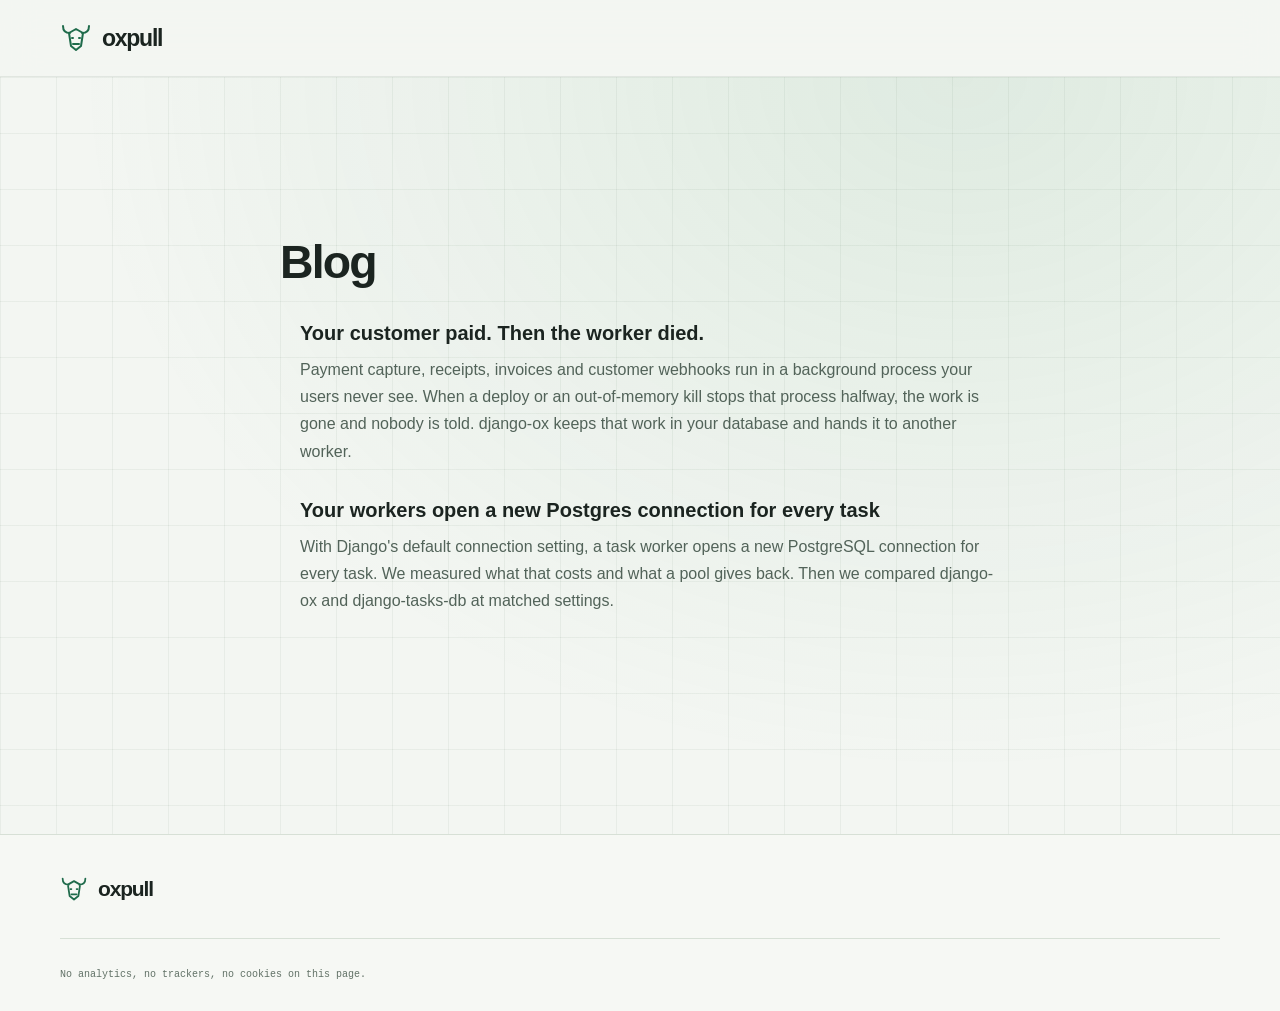
==== blog/index.html @ d8585e45 "Add the blog with two posts Add oxpull.com/blog with a post on what a dead worker costs a Django bus" ====
<!doctype html>
<html lang="en">
<head>
  <meta charset="utf-8">
  <meta name="viewport" content="width=device-width, initial-scale=1">
  <title>Blog · Oxpull</title>
  <meta name="description" content="Notes from the django-ox project.">
  <link rel="icon" href="../../assets/favicon.png">
  <style>
    :root {
      color-scheme: dark;
      --bg: #0d1410;
      --panel: #16201b;
      --panel-deep: #101813;
      --ink: #eef4ee;
      --muted: #a4b4a8;
      --subtle: #8ca093;
      --accent: #6fc59a;
      --accent-hover: #8fd8b3;
      --accent-ink: #0c2417;
      --accent-soft: rgba(111, 197, 154, .09);
      --accent-line: rgba(111, 197, 154, .3);
      --line: #2a382e;
      --line-soft: rgba(168, 196, 176, .1);
      --grid: rgba(168, 196, 176, .055);
      --glow: rgba(74, 144, 98, .13);
      --nav-bg: rgba(13, 20, 16, .91);
      --shadow: 0 24px 80px rgba(0, 0, 0, .22);
      --font: -apple-system, BlinkMacSystemFont, "Segoe UI", Helvetica, Arial, sans-serif;
      --mono: "SFMono-Regular", Consolas, "Liberation Mono", Menlo, monospace;
      --radius: 16px;
      --max-width: 1160px;
    }
    @media (prefers-color-scheme: light) {
      :root {
        color-scheme: light;
        --bg: #f3f6f2;
        --panel: #ffffff;
        --panel-deep: #f6f8f4;
        --ink: #1b2420;
        --muted: #526359;
        --subtle: #617166;
        --accent: #1f6b4b;
        --accent-hover: #155339;
        --accent-ink: #ffffff;
        --accent-soft: rgba(31, 107, 75, .065);
        --accent-line: rgba(31, 107, 75, .28);
        --line: #d7e0d6;
        --line-soft: rgba(35, 72, 47, .09);
        --grid: rgba(35, 72, 47, .06);
        --glow: rgba(90, 161, 111, .13);
        --nav-bg: rgba(243, 246, 242, .92);
        --shadow: 0 24px 70px rgba(35, 61, 41, .075);
      }
    }
    *, *::before, *::after { box-sizing: border-box; }
    body {
      margin: 0;
      min-height: 100vh;
      min-height: 100svh;
      display: flex;
      flex-direction: column;
      background: var(--bg);
      color: var(--ink);
      font: 16px/1.6 var(--font);
      -webkit-font-smoothing: antialiased;
    }
    ::selection { color: var(--accent-ink); background: var(--accent); }
    a { color: inherit; text-decoration: none; }
    :focus-visible { outline: 3px solid var(--accent); outline-offset: 5px; }
    h1, p { margin: 0; }
    svg { display: block; flex: none; }
    .svg-library { position: absolute; width: 0; height: 0; overflow: hidden; }
    .container { width: min(var(--max-width), calc(100% - 64px)); margin-inline: auto; }
    .site-header {
      position: sticky;
      top: 0;
      z-index: 10;
      border-bottom: 1px solid var(--line-soft);
      background: var(--nav-bg);
      backdrop-filter: blur(18px);
      -webkit-backdrop-filter: blur(18px);
    }
    .nav { min-height: 76px; display: flex; align-items: center; }
    .wordmark {
      display: inline-flex;
      align-items: center;
      gap: 10px;
      font-size: 23px;
      font-weight: 720;
      letter-spacing: -.055em;
    }
    .brand-icon { width: 32px; height: 32px; color: var(--accent); }
    main {
      flex: 1;
      padding-block: clamp(48px, 9vw, 104px);
      background:
        radial-gradient(ellipse at 75% 0, var(--glow), transparent 65%),
        linear-gradient(var(--grid) 1px, transparent 1px),
        linear-gradient(90deg, var(--grid) 1px, transparent 1px);
      background-size: auto, 56px 56px, 56px 56px;
    }
    .thanks {
      max-width: 680px;
      margin-inline: auto;
      padding: clamp(24px, 5vw, 48px);
      border: 1px solid var(--accent-line);
      border-radius: var(--radius);
      background: linear-gradient(135deg, var(--accent-soft), transparent 65%), var(--panel);
      box-shadow: var(--shadow);
    }
    .check {
      width: 44px;
      height: 44px;
      margin-bottom: 25px;
      padding: 11px;
      border: 1px solid var(--accent-line);
      border-radius: 10px;
      color: var(--accent);
      background: var(--accent-soft);
    }
    h1 {
      font-size: clamp(2.7rem, 6vw, 4rem);
      font-weight: 620;
      letter-spacing: -.064em;
      line-height: 1.025;
      text-wrap: balance;
    }
    .thanks p { margin-top: 25px; color: var(--muted); }
    code {
      padding: .1em .35em;
      border: 1px solid var(--line);
      border-radius: 4px;
      background: var(--panel-deep);
      color: var(--ink);
      font: .88em var(--mono);
      overflow-wrap: anywhere;
    }
    .thanks p a { color: var(--accent); text-decoration: underline; text-underline-offset: 4px; }
    .thanks p a:hover { color: var(--accent-hover); }
    .button {
      display: inline-flex;
      align-items: center;
      justify-content: center;
      min-height: 46px;
      margin-top: 30px;
      padding: 11px 19px;
      border: 1px solid var(--accent);
      border-radius: 7px;
      background: var(--accent);
      color: var(--accent-ink);
      font-size: 14px;
      font-weight: 600;
      line-height: 1.4;
      box-shadow: 0 2px 0 rgba(0, 0, 0, .08);
    }
    .button:hover { background: var(--accent-hover); border-color: var(--accent-hover); }
    .site-footer { padding: 37px 0 28px; border-top: 1px solid var(--line); background: var(--panel-deep); }
    .site-footer .wordmark { font-size: 21px; }
    .site-footer .brand-icon { width: 28px; height: 28px; }
    .footer-bottom {
      margin-top: 27px;
      padding-top: 27px;
      border-top: 1px solid var(--line);
      color: var(--subtle);
      font: 10px/1.7 var(--mono);
    }
    @media (max-width: 600px) {
      .container { width: calc(100% - 40px); }
      .nav { min-height: 66px; }
      .wordmark { font-size: 22px; gap: 8px; }
      .brand-icon { width: 29px; height: 29px; }
    }
  </style>
  <style>
    .legal { max-width: 720px; margin: 0 auto; padding: 56px 0 88px; }
    .legal h1 { font-size: 2rem; margin: 0 0 28px; letter-spacing: -.02em; }
    .legal h2 { font-size: 1.1rem; margin: 40px 0 12px; letter-spacing: -.01em; }
    .legal p, .legal li { color: var(--muted); line-height: 1.7; }
    .legal p { margin: 0 0 16px; }
    .legal ul { margin: 0 0 16px; padding-left: 20px; }
    .legal li { margin: 0 0 8px; }
    .legal strong { color: var(--ink); font-weight: 600; }
    .legal code { font-family: var(--mono); font-size: .9em; }
    .legal pre { background: var(--panel-deep); border: 1px solid var(--line);
      border-radius: 10px; padding: 14px 16px; overflow-x: auto; margin: 0 0 16px; }
    .legal pre code { color: var(--muted); }
    @media (max-width: 640px) { .legal { padding: 32px 16px 64px; } }
  </style>
  <style>
.legal{max-width:720px}
.legal h1{font-size:clamp(2rem,5vw,2.9rem);line-height:1.1;letter-spacing:-.04em;text-wrap:balance}
.legal .meta{color:var(--subtle);font:12px var(--mono);margin:0 0 28px}
.legal .lede{font-size:1.15rem;color:var(--ink)}
.legal h3{font-size:1.35rem;margin:44px 0 12px;letter-spacing:-.02em;color:var(--ink)}
.legal img{width:100%;height:auto;border-radius:12px;margin:8px 0 22px}
.legal a{color:var(--accent);text-decoration:underline;text-underline-offset:3px}
.legal table{width:100%;border-collapse:collapse;margin:0 0 20px;font-size:.92rem}
.legal th,.legal td{padding:8px 10px;border-bottom:1px solid var(--line);text-align:left;color:var(--muted)}
.legal th{color:var(--ink)}
.legal .tablewrap{overflow-x:auto}
.legal pre{margin:0 0 20px}
.legal ul{margin:0 0 18px}
.posts{list-style:none;padding:0}.posts li{margin:0 0 28px}.posts a{font-size:1.25rem;font-weight:620;color:var(--ink);text-decoration:none}.posts a:hover{color:var(--accent)}.posts p{margin:6px 0 0}
</style>
</head>
<body>
  <svg class="svg-library" xmlns="http://www.w3.org/2000/svg" aria-hidden="true">
    <symbol id="brand" viewBox="0 0 32 32">
      <g fill="none" stroke="currentColor" stroke-width="2" stroke-linecap="round" stroke-linejoin="round">
        <path d="M10 11C5 11 3 8 3 4M22 11c5 0 7-3 7-7M9 11l2 13 5 4 5-4 2-13-7-4z"/>
        <path d="M12 16h1m6 0h1m-7 6h6"/>
      </g>
    </symbol>
  </svg>
  <header class="site-header">
    <nav class="nav container" aria-label="Main">
      <a class="wordmark" href="../../">
        <svg class="brand-icon" aria-hidden="true"><use href="#brand"/></svg>
        oxpull
      </a>
    </nav>
  </header>
  <main>
    <div class="container">
      <article class="legal">
<h1>Blog</h1>
<ul class="posts">
<li><a href="your-customer-paid-then-the-worker-died/">Your customer paid. Then the worker died.</a><p>Payment capture, receipts, invoices and customer webhooks run in a background process your users never see. When a deploy or an out-of-memory kill stops that process halfway, the work is gone and nobody is told. django-ox keeps that work in your database and hands it to another worker.</p></li>
<li><a href="your-workers-open-a-new-postgres-connection-for-every-task/">Your workers open a new Postgres connection for every task</a><p>With Django&#x27;s default connection setting, a task worker opens a new PostgreSQL connection for every task. We measured what that costs and what a pool gives back. Then we compared django-ox and django-tasks-db at matched settings.</p></li>
</ul>
      </article>
    </div>
  </main>
  <footer class="site-footer">
    <div class="container">
      <a class="wordmark" href="../../">
        <svg class="brand-icon" aria-hidden="true"><use href="#brand"/></svg>
        oxpull
      </a>
      <p class="footer-bottom">No analytics, no trackers, no cookies on this page.</p>
    </div>
  </footer>
</body>
</html>
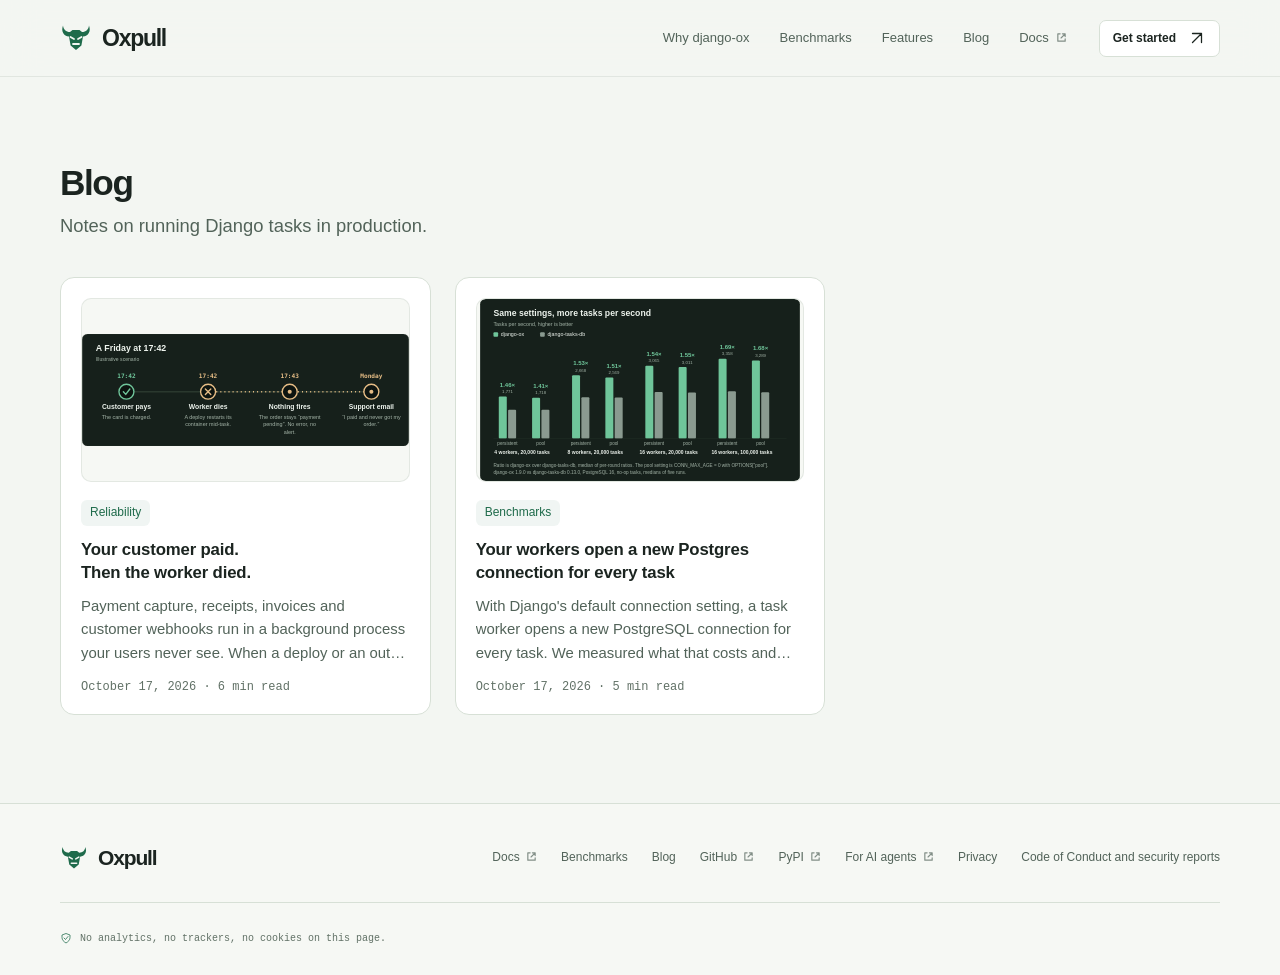
==== commit d19c2fcc: "Add a blog link to the navigation and a card layout to the blog index Link the blog from the homepag" ====
--- a/blog/index.html
+++ b/blog/index.html
@@ -4,13 +4,15 @@
   <meta charset="utf-8">
   <meta name="viewport" content="width=device-width, initial-scale=1">
   <title>Blog · Oxpull</title>
-  <meta name="description" content="Notes from the django-ox project.">
+  <meta name="description" content="Notes on running Django tasks in production.">
   <link rel="icon" href="../../assets/favicon.png">
   <style>
+    /* ===== Tokens and foundation ===== */
     :root {
       color-scheme: dark;
       --bg: #0d1410;
       --panel: #16201b;
+      --panel-raised: #1b2820;
       --panel-deep: #101813;
       --ink: #eef4ee;
       --muted: #a4b4a8;
@@ -20,6 +22,9 @@
       --accent-ink: #0c2417;
       --accent-soft: rgba(111, 197, 154, .09);
       --accent-line: rgba(111, 197, 154, .3);
+      --warm: #e5bc85;
+      --code-purple: #c4ace0;
+      --code-blue: #a0c5d6;
       --line: #2a382e;
       --line-soft: rgba(168, 196, 176, .1);
       --grid: rgba(168, 196, 176, .055);
@@ -31,11 +36,13 @@
       --radius: 16px;
       --max-width: 1160px;
     }
+
     @media (prefers-color-scheme: light) {
       :root {
         color-scheme: light;
         --bg: #f3f6f2;
         --panel: #ffffff;
+        --panel-raised: #edf3ed;
         --panel-deep: #f6f8f4;
         --ink: #1b2420;
         --muted: #526359;
@@ -45,6 +52,9 @@
         --accent-ink: #ffffff;
         --accent-soft: rgba(31, 107, 75, .065);
         --accent-line: rgba(31, 107, 75, .28);
+        --warm: #865a24;
+        --code-purple: #78509c;
+        --code-blue: #29647d;
         --line: #d7e0d6;
         --line-soft: rgba(35, 72, 47, .09);
         --grid: rgba(35, 72, 47, .06);
@@ -53,142 +63,622 @@
         --shadow: 0 24px 70px rgba(35, 61, 41, .075);
       }
     }
+
     *, *::before, *::after { box-sizing: border-box; }
+    html { scroll-behavior: smooth; scroll-padding-top: 100px; }
     body {
       margin: 0;
-      min-height: 100vh;
-      min-height: 100svh;
-      display: flex;
-      flex-direction: column;
       background: var(--bg);
       color: var(--ink);
-      font: 16px/1.6 var(--font);
+      font-family: var(--font);
+      font-size: 16px;
+      line-height: 1.6;
       -webkit-font-smoothing: antialiased;
     }
     ::selection { color: var(--accent-ink); background: var(--accent); }
     a { color: inherit; text-decoration: none; }
-    :focus-visible { outline: 3px solid var(--accent); outline-offset: 5px; }
-    h1, p { margin: 0; }
-    svg { display: block; flex: none; }
-    .svg-library { position: absolute; width: 0; height: 0; overflow: hidden; }
-    .container { width: min(var(--max-width), calc(100% - 64px)); margin-inline: auto; }
-    .site-header {
-      position: sticky;
-      top: 0;
-      z-index: 10;
-      border-bottom: 1px solid var(--line-soft);
-      background: var(--nav-bg);
-      backdrop-filter: blur(18px);
-      -webkit-backdrop-filter: blur(18px);
-    }
-    .nav { min-height: 76px; display: flex; align-items: center; }
-    .wordmark {
-      display: inline-flex;
-      align-items: center;
-      gap: 10px;
-      font-size: 23px;
-      font-weight: 720;
-      letter-spacing: -.055em;
-    }
-    .brand-icon { width: 32px; height: 32px; color: var(--accent); }
-    main {
-      flex: 1;
-      padding-block: clamp(48px, 9vw, 104px);
-      background:
-        radial-gradient(ellipse at 75% 0, var(--glow), transparent 65%),
-        linear-gradient(var(--grid) 1px, transparent 1px),
-        linear-gradient(90deg, var(--grid) 1px, transparent 1px);
-      background-size: auto, 56px 56px, 56px 56px;
-    }
-    .thanks {
-      max-width: 680px;
-      margin-inline: auto;
-      padding: clamp(24px, 5vw, 48px);
-      border: 1px solid var(--accent-line);
-      border-radius: var(--radius);
-      background: linear-gradient(135deg, var(--accent-soft), transparent 65%), var(--panel);
-      box-shadow: var(--shadow);
-    }
-    .check {
-      width: 44px;
-      height: 44px;
-      margin-bottom: 25px;
-      padding: 11px;
-      border: 1px solid var(--accent-line);
-      border-radius: 10px;
-      color: var(--accent);
-      background: var(--accent-soft);
-    }
-    h1 {
-      font-size: clamp(2.7rem, 6vw, 4rem);
+    button, input, textarea { font: inherit; }
+    button, a, input, textarea, summary { -webkit-tap-highlight-color: transparent; }
+    button { cursor: pointer; }
+    a, button, summary {
+      transition: color .18s ease, background .18s ease, border-color .18s ease, transform .18s ease;
+    }
+    :focus-visible {
+      outline: 3px solid var(--accent);
+      outline-offset: 5px;
+    }
+    h1, h2, h3, p { margin: 0; }
+    h1, h2, h3 { text-wrap: balance; }
+    h2 {
+      font-size: clamp(2rem, 3.8vw, 3.25rem);
+      line-height: 1.12;
       font-weight: 620;
-      letter-spacing: -.064em;
-      line-height: 1.025;
-      text-wrap: balance;
-    }
-    .thanks p { margin-top: 25px; color: var(--muted); }
-    code {
+      letter-spacing: -.045em;
+    }
+    h3 { font-weight: 600; letter-spacing: -.025em; line-height: 1.3; }
+    img, svg { display: block; }
+    code, pre { font-family: var(--mono); }
+    code { font-size: .88em; }
+    p code {
       padding: .1em .35em;
       border: 1px solid var(--line);
       border-radius: 4px;
       background: var(--panel-deep);
       color: var(--ink);
-      font: .88em var(--mono);
       overflow-wrap: anywhere;
     }
-    .thanks p a { color: var(--accent); text-decoration: underline; text-underline-offset: 4px; }
-    .thanks p a:hover { color: var(--accent-hover); }
+    .container { width: min(var(--max-width), calc(100% - 64px)); margin-inline: auto; }
+    .icon { width: 18px; height: 18px; flex: 0 0 auto; }
+    .sr-only {
+      position: absolute;
+      width: 1px;
+      height: 1px;
+      padding: 0;
+      margin: -1px;
+      overflow: hidden;
+      clip: rect(0, 0, 0, 0);
+      white-space: nowrap;
+      border: 0;
+    }
+    .svg-library { position: absolute; width: 0; height: 0; overflow: hidden; }
+    .skip-link {
+      position: fixed;
+      top: 12px;
+      left: 16px;
+      z-index: 100;
+      padding: 10px 16px;
+      color: var(--accent-ink);
+      background: var(--accent);
+      border-radius: 6px;
+      transform: translateY(-160%);
+    }
+    .skip-link:focus { transform: translateY(0); }
+    .eyebrow {
+      display: flex;
+      align-items: center;
+      gap: 10px;
+      margin-bottom: 20px;
+      color: var(--accent);
+      font: 11px/1.5 var(--mono);
+      letter-spacing: .1em;
+      text-transform: uppercase;
+    }
+    .eyebrow::before { content: ""; width: 20px; height: 1px; background: currentColor; }
+    .section { padding-block: 104px; }
+    .section-heading {
+      display: flex;
+      align-items: flex-end;
+      justify-content: space-between;
+      gap: 40px;
+      margin-bottom: 44px;
+    }
+    .section-heading > p { max-width: 320px; color: var(--muted); font-size: 15px; }
     .button {
       display: inline-flex;
       align-items: center;
       justify-content: center;
+      gap: 12px;
       min-height: 46px;
-      margin-top: 30px;
       padding: 11px 19px;
-      border: 1px solid var(--accent);
+      border: 1px solid var(--line);
       border-radius: 7px;
-      background: var(--accent);
-      color: var(--accent-ink);
       font-size: 14px;
       font-weight: 600;
       line-height: 1.4;
+      white-space: nowrap;
+    }
+    .button-primary {
+      color: var(--accent-ink);
+      background: var(--accent);
+      border-color: var(--accent);
       box-shadow: 0 2px 0 rgba(0, 0, 0, .08);
     }
-    .button:hover { background: var(--accent-hover); border-color: var(--accent-hover); }
-    .site-footer { padding: 37px 0 28px; border-top: 1px solid var(--line); background: var(--panel-deep); }
-    .site-footer .wordmark { font-size: 21px; }
-    .site-footer .brand-icon { width: 28px; height: 28px; }
-    .footer-bottom {
-      margin-top: 27px;
-      padding-top: 27px;
-      border-top: 1px solid var(--line);
-      color: var(--subtle);
-      font: 10px/1.7 var(--mono);
+    .button-primary:hover {
+      background: var(--accent-hover);
+      border-color: var(--accent-hover);
+      transform: translateY(-1px);
+    }
+    .button-secondary { color: var(--ink); background: var(--panel); }
+    .button-secondary:hover { background: var(--panel-raised); border-color: var(--subtle); }
+    .text-link {
+      display: inline-flex;
+      align-items: center;
+      gap: 8px;
+      color: var(--accent);
+      font-size: 13px;
+      font-weight: 550;
+    }
+    .text-link:hover { text-decoration: underline; text-underline-offset: 4px; }
+    .pill {
+      display: inline-flex;
+      align-items: center;
+      gap: 7px;
+      padding: 4px 9px;
+      border: 1px solid var(--accent-line);
+      border-radius: 5px;
+      color: var(--accent);
+      background: var(--accent-soft);
+      font: 10px/1.5 var(--mono);
+      white-space: nowrap;
+    }
+    .dot { width: 5px; height: 5px; flex: 0 0 auto; border-radius: 50%; background: currentColor; }
+
+    /* ===== Sticky navigation ===== */
+    .site-header {
+      position: sticky;
+      top: 0;
+      z-index: 30;
+      border-bottom: 1px solid var(--line-soft);
+      background: var(--nav-bg);
+      backdrop-filter: blur(18px);
+      -webkit-backdrop-filter: blur(18px);
+    }
+    .nav { min-height: 76px; display: flex; align-items: center; justify-content: space-between; gap: 32px; }
+    .wordmark { display: inline-flex; align-items: center; gap: 10px; font-size: 23px; font-weight: 720; letter-spacing: -.055em; }
+    .brand-icon { width: 32px; height: 32px; color: var(--accent); }
+    .nav-links { display: flex; align-items: center; gap: 30px; margin-left: auto; }
+    .nav-links > a { color: var(--muted); font-size: 13px; padding-block: 12px; }
+    .nav-links > a:hover { color: var(--ink); }
+    .nav-cta { min-height: 37px; padding: 8px 13px; font-size: 12px; }
+
+    /* ===== Hero and code illustration ===== */
+    .hero { position: relative; padding: 94px 0 78px; isolation: isolate; overflow: hidden; }
+    .hero::before {
+      content: "";
+      position: absolute;
+      inset: 0;
+      z-index: -2;
+      background-image: linear-gradient(var(--grid) 1px, transparent 1px), linear-gradient(90deg, var(--grid) 1px, transparent 1px);
+      background-size: 56px 56px;
+      mask-image: linear-gradient(to bottom, #000, transparent 90%);
+      -webkit-mask-image: linear-gradient(to bottom, #000, transparent 90%);
+    }
+    .hero::after {
+      content: "";
+      position: absolute;
+      z-index: -1;
+      width: 900px;
+      height: 700px;
+      right: -160px;
+      top: -160px;
+      background: radial-gradient(ellipse, var(--glow), transparent 66%);
+      pointer-events: none;
+    }
+    .hero-grid { display: grid; grid-template-columns: 1.02fr 1fr; gap: 48px; align-items: center; }
+    .release {
+      display: inline-flex;
+      align-items: center;
+      gap: 10px;
+      padding: 5px 10px 5px 6px;
+      margin-bottom: 30px;
+      border: 1px solid var(--line);
+      border-radius: 6px;
+      background: var(--panel-deep);
+      color: var(--muted);
+      font: 10px/1.5 var(--mono);
+    }
+    .release-version { color: var(--accent); background: var(--accent-soft); padding: 2px 6px; border-radius: 3px; }
+    .release .icon { width: 12px; height: 12px; }
+    h1 { max-width: 580px; font-size: clamp(3.5rem, 6.1vw, 5.35rem); font-weight: 620; letter-spacing: -.064em; line-height: 1.025; }
+    h1 span { color: var(--accent); }
+    .hero-description { max-width: 415px; margin-top: 25px; color: var(--muted); font-size: 18px; line-height: 1.65; }
+    .hero-actions { display: flex; flex-wrap: wrap; gap: 12px; margin-top: 30px; }
+    .hero-footnote { display: flex; align-items: center; flex-wrap: wrap; gap: 10px; margin-top: 24px; color: var(--subtle); font: 11px/1.6 var(--mono); }
+    .hero-footnote .separator { width: 3px; height: 3px; background: var(--subtle); border-radius: 50%; }
+    .code-stage { min-width: 0; padding-top: 30px; }
+    .code-card { overflow: hidden; border: 1px solid var(--accent-line); border-radius: 12px; background: var(--panel-deep); box-shadow: var(--shadow); }
+    .code-toolbar { display: flex; align-items: center; justify-content: space-between; gap: 12px; min-height: 51px; padding: 0 18px; border-bottom: 1px solid var(--line); background: var(--panel); }
+    .file-label { display: flex; align-items: center; gap: 9px; color: var(--muted); font: 11px/1.4 var(--mono); }
+    .file-label .icon { width: 14px; height: 14px; color: var(--accent); }
+    .file-type { color: var(--subtle); font: 10px/1.4 var(--mono); }
+    .code-card pre { margin: 0; padding: 26px 19px 27px; overflow-x: auto; font-size: 12px; line-height: 2; tab-size: 4; }
+    .code-card pre code { font-size: inherit; }
+    .syntax-keyword { color: var(--code-purple); }
+    .syntax-function { color: var(--code-blue); }
+    .syntax-type { color: var(--warm); }
+    .syntax-comment { color: var(--subtle); }
+    .transaction-preview { padding: 19px; border-top: 1px solid var(--line); background: var(--panel); }
+    .preview-heading { display: flex; justify-content: space-between; align-items: center; gap: 10px; margin-bottom: 17px; }
+    .preview-label { color: var(--subtle); font: 10px/1.5 var(--mono); letter-spacing: .045em; text-transform: uppercase; }
+    .db-rows { position: relative; display: grid; gap: 8px; margin-left: 7px; padding-left: 17px; border-left: 1px solid var(--accent); }
+    .db-rows::before, .db-rows::after { content: ""; position: absolute; left: 0; width: 7px; height: 1px; background: var(--accent); }
+    .db-rows::before { top: 0; }
+    .db-rows::after { bottom: 0; }
+    .db-row { display: flex; align-items: center; gap: 9px; padding: 11px 12px; border: 1px solid var(--line); border-radius: 5px; background: var(--panel-deep); font: 11px/1.5 var(--mono); }
+    .db-row .icon { width: 14px; height: 14px; color: var(--subtle); }
+    .db-row .row-data { margin-left: auto; color: var(--subtle); font-size: 10px; }
+    .row-check { color: var(--accent); display: flex; }
+    .db-row .row-check .icon { color: var(--accent); }
+    .transaction-caption { margin: 13px 0 0 24px; color: var(--muted); font: 10px/1.6 var(--mono); }
+    .code-caption { display: flex; align-items: center; justify-content: center; gap: 8px; margin-top: 17px; color: var(--subtle); font: 10px/1.5 var(--mono); }
+    .code-caption .icon { width: 13px; height: 13px; color: var(--accent); }
+
+    /* ===== Proof strip ===== */
+    .proof { padding-bottom: 36px; }
+    .proof-topline { display: flex; align-items: center; justify-content: space-between; gap: 20px; padding-bottom: 20px; }
+    .proof-topline .eyebrow { margin: 0; color: var(--subtle); font-size: 10px; }
+    .proof-grid { display: grid; grid-template-columns: 1.1fr 1fr .9fr; padding: 31px 0; border-block: 1px solid var(--line); }
+    .metric { padding: 0 30px; }
+    .metric:first-child { padding-left: 0; }
+    .metric + .metric { border-left: 1px solid var(--line); }
+    .metric-number { color: var(--ink); font-size: clamp(1.8rem, 3vw, 2.65rem); font-weight: 570; line-height: 1.2; letter-spacing: -.05em; font-variant-numeric: tabular-nums; white-space: nowrap; }
+    .metric-number small { font-size: .47em; font-weight: 400; letter-spacing: -.015em; color: var(--muted); }
+    .metric-number .highlight { color: var(--accent); }
+    .metric-label { max-width: 280px; margin-top: 10px; color: var(--muted); font-size: 12px; line-height: 1.7; }
+    .method-note { margin-top: 15px; color: var(--subtle); font: 10px/1.8 var(--mono); max-width: 880px; }
+
+    /* ===== Three value blocks ===== */
+    .features { border-bottom: 1px solid var(--line-soft); }
+    .feature-grid { display: grid; grid-template-columns: repeat(3, 1fr); gap: 18px; }
+    .feature-card { min-width: 0; overflow: hidden; border: 1px solid var(--line); border-radius: var(--radius); background: var(--panel); }
+    .feature-visual {
+      position: relative;
+      display: flex;
+      align-items: center;
+      justify-content: center;
+      height: 190px;
+      padding: 25px;
+      border-bottom: 1px solid var(--line);
+      background: radial-gradient(ellipse at 50% 70%, var(--accent-soft), transparent 75%), var(--panel-deep);
+    }
+    .visual-label { position: absolute; top: 15px; left: 19px; color: var(--subtle); font: 9px/1.5 var(--mono); letter-spacing: .08em; text-transform: uppercase; }
+    .feature-body { padding: 25px 24px 28px; }
+    .feature-index { margin-bottom: 12px; color: var(--accent); font: 10px/1.5 var(--mono); }
+    .feature-body h3 { font-size: 20px; margin-bottom: 14px; }
+    .feature-body p { color: var(--muted); font-size: 13px; line-height: 1.85; }
+    .feature-body ul { display: grid; align-content: start; gap: 12px; list-style: none; margin: 0; padding: 18px 0 0; border-top: 1px solid var(--line); }
+    .feature-body li { display: flex; align-items: center; gap: 11px; min-height: 22px; color: var(--muted); font-size: 13px; }
+    .feature-body li::before {
+      content: "";
+      flex: none;
+      width: 16px;
+      height: 16px;
+      background: var(--accent);
+      -webkit-mask: url("data:image/svg+xml,%3Csvg xmlns='http://www.w3.org/2000/svg' viewBox='0 0 24 24'%3E%3Cpath d='M5 12L10 17L19 7' fill='none' stroke='%23000' stroke-width='1.8' stroke-linecap='round' stroke-linejoin='round'/%3E%3C/svg%3E") center / contain no-repeat;
+      mask: url("data:image/svg+xml,%3Csvg xmlns='http://www.w3.org/2000/svg' viewBox='0 0 24 24'%3E%3Cpath d='M5 12L10 17L19 7' fill='none' stroke='%23000' stroke-width='1.8' stroke-linecap='round' stroke-linejoin='round'/%3E%3C/svg%3E") center / contain no-repeat;
+    }
+    .feature-body ul + p { margin-top: 18px; }
+    .feature-body a { color: var(--accent); text-decoration: underline; text-underline-offset: 3px; }
+    .feature-body a:hover { color: var(--accent-hover); }
+    .architecture { display: flex; align-items: center; justify-content: center; width: 100%; padding-top: 15px; }
+    .architecture-node { display: flex; align-items: center; flex-direction: column; gap: 9px; min-width: 92px; color: var(--muted); font: 10px/1.4 var(--mono); }
+    .node-icon { display: grid; place-items: center; width: 57px; height: 57px; border: 1px solid var(--accent-line); border-radius: 10px; background: var(--panel); color: var(--accent); box-shadow: 0 6px 20px rgba(0, 0, 0, .04); }
+    .node-icon .icon { width: 24px; height: 24px; }
+    .connection { position: relative; height: 1px; flex: 1; max-width: 75px; min-width: 25px; margin-bottom: 23px; background: var(--accent-line); }
+    .connection::after { position: absolute; content: ""; top: -3px; left: calc(50% - 3px); width: 7px; height: 7px; background: var(--accent); border: 2px solid var(--panel-deep); border-radius: 50%; }
+    .recovery { width: 100%; max-width: 260px; padding-top: 18px; }
+    .recovery-top { display: flex; align-items: center; gap: 13px; }
+    .queue-stack { display: flex; gap: 5px; padding: 10px; border: 1px solid var(--accent-line); border-radius: 7px; background: var(--panel); }
+    .task-tile { width: 15px; height: 23px; border: 1px solid var(--accent-line); border-radius: 3px; background: var(--accent-soft); }
+    .task-tile:first-child { background: var(--accent); }
+    .recovery-arrow { color: var(--subtle); flex: 1; }
+    .stopped-worker { padding: 12px 10px; border: 1px dashed var(--subtle); border-radius: 6px; color: var(--muted); font: 10px/1.6 var(--mono); white-space: nowrap; }
+    .stopped-worker span { color: var(--warm); }
+    .return-path { position: relative; height: 26px; margin: 6px 39px 0; border: 1px solid var(--accent-line); border-top: 0; border-radius: 0 0 8px 8px; }
+    .return-path::before { content: ""; position: absolute; top: -1px; left: -4px; width: 7px; height: 7px; border-top: 1px solid var(--accent); border-left: 1px solid var(--accent); transform: rotate(45deg); }
+    .return-label { width: max-content; margin: -8px auto 0; padding: 0 8px; position: relative; background: var(--panel-deep); color: var(--accent); font: 9px/1.5 var(--mono); }
+    .atomic-diagram { width: 100%; max-width: 255px; padding-top: 18px; }
+    .atomic-diagram .db-row { padding: 8px 10px; font-size: 10px; }
+    .atomic-diagram .db-row .row-data { color: var(--accent); font-size: 9px; }
+    .atomic-diagram .transaction-caption { text-align: center; color: var(--accent); font-size: 9px; margin-top: 10px; }
+
+    /* ===== Comparison and benchmark ===== */
+    .evidence { border-bottom: 1px solid var(--line-soft); }
+    .evidence-grid { display: grid; grid-template-columns: 1fr; gap: 22px; align-items: stretch; }
+    .data-panel { min-width: 0; border: 1px solid var(--line); border-radius: var(--radius); background: var(--panel); overflow: hidden; }
+    .panel-heading { padding: 26px 26px 22px; }
+    .panel-heading h3 { font-size: 19px; }
+    .panel-heading p { margin-top: 7px; color: var(--subtle); font-size: 12px; }
+    .comparison-scroll { overflow-x: auto; }
+    .comparison { width: calc(100% - 36px); margin: 0 18px; border-collapse: collapse; font-size: 12px; }
+    .comparison th, .comparison td { padding: 19px 10px; border-bottom: 1px solid var(--line); text-align: center; }
+    .comparison thead th { padding-top: 15px; padding-bottom: 16px; color: var(--muted); font: 10px/1.6 var(--mono); vertical-align: bottom; }
+    .comparison th:first-child { text-align: left; padding-left: 8px; width: 45%; }
+    .comparison tbody th { font-weight: 450; color: var(--muted); line-height: 1.6; }
+    .comparison .our-column { background: var(--accent-soft); }
+    .comparison thead .our-column { border-top: 1px solid var(--accent-line); color: var(--accent); }
+    .comparison th .table-subtitle { display: block; font-size: 9px; margin-top: 2px; color: var(--subtle); }
+    .comparison .status { display: inline-flex; align-items: center; justify-content: center; width: 23px; height: 23px; }
+    .status.yes { border-radius: 50%; background: var(--accent-soft); color: var(--accent); }
+    .status.no { color: var(--subtle); }
+    .status .icon { width: 14px; height: 14px; }
+    .comparison tbody tr:last-child th, .comparison tbody tr:last-child td { border-bottom: none; }
+    .panel-note { margin: 0; padding: 19px 26px 23px; border-top: 1px solid var(--line); color: var(--subtle); font: 10px/1.7 var(--mono); }
+    .chart-legend { display: flex; flex-wrap: wrap; align-items: center; gap: 16px; margin: 0 26px 24px; color: var(--muted); font: 10px/1.5 var(--mono); }
+    .legend-item { display: flex; align-items: center; gap: 6px; }
+    .legend-swatch { width: 8px; height: 8px; border-radius: 2px; background: var(--accent); }
+    .legend-swatch.baseline { background: var(--subtle); opacity: .65; }
+    .chart { padding: 0 26px 26px; }
+    .bar-group + .bar-group { margin-top: 21px; }
+    .bar-group-heading { display: flex; justify-content: space-between; align-items: baseline; gap: 12px; margin-bottom: 8px; color: var(--muted); font: 10px/1.5 var(--mono); }
+    .bar-group-heading strong { font-weight: 400; color: var(--ink); }
+    h4.bar-group-heading { margin-top: 0; }
+    .bar-pair { display: grid; gap: 6px; }
+    .bar-row { display: grid; grid-template-columns: 1fr 42px; align-items: center; gap: 11px; }
+    .bar-track { height: 10px; border-radius: 2px; background: var(--line-soft); }
+    .bar { height: 100%; border-radius: 2px; background: var(--accent); }
+    .bar.baseline { background: var(--subtle); opacity: .55; }
+    .bar-value { text-align: right; color: var(--accent); font: 10px/1 var(--mono); font-variant-numeric: tabular-nums; }
+    .bar-row.baseline .bar-value { color: var(--muted); }
+    .w-3358 { width: 83.95%; }
+    .w-1989 { width: 49.73%; }
+    .w-3289 { width: 82.23%; }
+    .w-1952 { width: 48.80%; }
+    .chart-scale { display: flex; justify-content: space-between; margin: 17px 53px 0 0; padding-top: 8px; border-top: 1px solid var(--line); color: var(--subtle); font: 9px/1.5 var(--mono); }
+    .panel-source { display: flex; flex-direction: column; align-items: flex-start; gap: 12px; margin: 0; padding: 0 26px 23px; }
+    .panel-source p { margin: 0; color: var(--subtle); font-size: 11px; }
+
+    /* ===== FAQ ===== */
+    .faq-section { padding-top: 6px; padding-bottom: 104px; }
+    .faq-layout { display: grid; grid-template-columns: .72fr 1.28fr; gap: 88px; padding-top: 74px; border-top: 1px solid var(--line); }
+    .faq-heading h2 { font-size: clamp(2rem, 3vw, 2.6rem); }
+    .faq-heading > p { max-width: 260px; margin-top: 18px; color: var(--muted); font-size: 14px; }
+    .faq-heading .text-link { margin-top: 18px; }
+    .faq-list { border-top: 1px solid var(--line); }
+    details { border-bottom: 1px solid var(--line); }
+    summary { position: relative; list-style: none; cursor: pointer; padding: 21px 36px 21px 0; font-size: 14px; font-weight: 500; line-height: 1.55; }
+    summary::-webkit-details-marker { display: none; }
+    summary::before, summary::after { content: ""; position: absolute; right: 5px; top: 31px; width: 11px; height: 1px; background: var(--subtle); }
+    summary::after { transform: rotate(90deg); }
+    details[open] summary::after { transform: rotate(0); }
+    details[open] summary { color: var(--accent); }
+    summary:hover { color: var(--accent); }
+    details p { max-width: 540px; padding: 0 30px 22px 0; color: var(--muted); font-size: 13px; line-height: 1.85; }
+    details p a { color: var(--accent); text-decoration: underline; text-underline-offset: 3px; }
+
+    /* ===== Footer ===== */
+    .site-footer { border-top: 1px solid var(--line); padding: 37px 0 28px; background: var(--panel-deep); }
+    .footer-top { display: flex; align-items: center; justify-content: space-between; gap: 28px; }
+    .footer-top .wordmark { font-size: 21px; }
+    .footer-top .brand-icon { width: 28px; height: 28px; }
+    .footer-links { display: flex; flex-wrap: wrap; gap: 12px 24px; }
+    .footer-links a { color: var(--muted); font-size: 12px; }
+    .footer-links a:hover { color: var(--accent); }
+    .footer-bottom { display: flex; justify-content: space-between; gap: 20px; padding-top: 27px; margin-top: 27px; border-top: 1px solid var(--line); color: var(--subtle); font: 10px/1.7 var(--mono); }
+    .footer-privacy { display: flex; align-items: center; gap: 8px; }
+    .footer-privacy .icon { width: 12px; height: 12px; color: var(--accent); }
+
+    /* ===== Responsive behavior ===== */
+    @media (min-width: 1280px) {
+      .hero-grid { gap: 62px; }
+      .code-card pre { font-size: 12.5px; }
+    }
+    @media (max-width: 1050px) {
+      .hero-grid { gap: 30px; }
+      h1 { font-size: clamp(3.2rem, 6vw, 4.3rem); }
+      .code-card pre { font-size: 11px; padding-inline: 15px; }
+      .feature-body { padding-inline: 20px; }
+      .feature-body h3 { font-size: 18px; }
+      .feature-visual { padding-inline: 18px; }
+      .architecture-node { min-width: 76px; font-size: 9px; }
+      .faq-layout { gap: 50px; }
+    }
+    @media (max-width: 850px) {
+      .hero { padding-top: 64px; padding-bottom: 55px; }
+      .hero-grid { grid-template-columns: 1fr; gap: 28px; }
+      .hero-copy { max-width: 620px; }
+      h1 { font-size: clamp(3.7rem, 9vw, 5.4rem); max-width: 680px; }
+      .hero-description { max-width: 500px; }
+      .code-stage { width: 100%; max-width: 620px; padding-top: 10px; }
+      .code-card pre { font-size: 13px; padding: 24px; }
+      .section { padding-block: 76px; }
+      .section-heading { align-items: flex-start; flex-direction: column; gap: 20px; }
+      .section-heading > p { max-width: 490px; }
+      .feature-grid { grid-template-columns: 1fr; }
+      .feature-card { display: grid; grid-template-columns: .8fr 1.2fr; }
+      .feature-visual { height: 100%; min-height: 215px; border-bottom: none; border-right: 1px solid var(--line); }
+      .feature-body { padding: 25px; }
+      .feature-body h3 { font-size: 20px; }
+      .comparison th:first-child { width: 50%; }
+      .chart { padding-bottom: 25px; }
+      .bar-group + .bar-group { margin-top: 24px; }
+      .faq-layout { grid-template-columns: 1fr; gap: 35px; }
+      .faq-heading > p { max-width: none; }
+      .footer-top { align-items: flex-start; }
+      .footer-links { justify-content: flex-end; }
     }
     @media (max-width: 600px) {
+      html { scroll-padding-top: 84px; }
       .container { width: calc(100% - 40px); }
-      .nav { min-height: 66px; }
+      .nav { min-height: 66px; gap: 17px; }
       .wordmark { font-size: 22px; gap: 8px; }
       .brand-icon { width: 29px; height: 29px; }
+      .nav-links { gap: 18px; }
+      .nav-links .nav-section-link { display: none; }
+      .nav-links > a { font-size: 12px; }
+      .nav-cta { min-height: 36px; font-size: 11px; padding: 8px 10px; }
+      .nav-cta .icon { width: 13px; height: 13px; }
+      .hero { padding-top: 43px; }
+      .release { margin-bottom: 25px; font-size: 9px; }
+      h1 { font-size: clamp(3.3rem, 13.3vw, 4.6rem); }
+      .hero-description { font-size: 16px; margin-top: 21px; }
+      .hero-actions { margin-top: 25px; gap: 9px; }
+      .hero-actions .button { padding-inline: 14px; font-size: 13px; }
+      .hero-footnote { font-size: 10px; gap: 8px; }
+      .code-card pre { padding: 20px 14px; font-size: 10.5px; line-height: 2.1; }
+      .code-toolbar { padding-inline: 14px; }
+      .transaction-preview { padding: 16px 13px; }
+      .db-row { font-size: 10px; padding: 9px; }
+      .db-row .row-data { font-size: 9px; }
+      .transaction-caption { font-size: 9px; }
+      .proof { padding-bottom: 0; }
+      .proof-topline { align-items: flex-start; }
+      .proof-topline .eyebrow { max-width: 180px; font-size: 9px; }
+      .proof-topline .text-link { font-size: 11px; white-space: nowrap; }
+      .proof-topline .text-link .icon { width: 14px; height: 14px; }
+      .proof-grid { grid-template-columns: 1fr; padding: 0; }
+      .metric, .metric:first-child { padding: 23px 0; display: grid; grid-template-columns: 1fr 1fr; gap: 16px; align-items: center; }
+      .metric + .metric { border-left: none; border-top: 1px solid var(--line); }
+      .metric-number { font-size: 26px; }
+      .metric-number small { font-size: .43em; }
+      .metric-label { margin: 0; font-size: 11px; }
+      .method-note { font-size: 9px; }
+      .section { padding-block: 65px; }
+      .eyebrow { font-size: 10px; margin-bottom: 15px; }
+      .section-heading { margin-bottom: 30px; }
+      h2 { font-size: 33px; }
+      .feature-card { display: block; }
+      .feature-visual { min-height: 0; height: 177px; border-right: none; border-bottom: 1px solid var(--line); }
+      .architecture { max-width: 275px; }
+      .architecture-node { min-width: 92px; font-size: 10px; }
+      .feature-body { padding: 23px; }
+      .feature-body h3 { font-size: 21px; }
+      .panel-heading { padding: 23px 20px 20px; }
+      .comparison { width: calc(100% - 20px); margin-inline: 10px; font-size: 11px; }
+      .comparison th, .comparison td { padding-inline: 6px; }
+      .comparison th:first-child { width: 43%; }
+      .comparison thead th { font-size: 9px; }
+      .panel-note { padding-inline: 20px; font-size: 9px; }
+      .panel-source { padding-inline: 20px; }
+      .chart-legend { margin-inline: 20px; font-size: 9px; gap: 12px; }
+      .chart { padding-inline: 20px; }
+      .bar-group-heading { font-size: 9px; }
+      .faq-section { padding-top: 0; padding-bottom: 65px; }
+      .faq-layout { padding-top: 55px; }
+      .footer-top { flex-direction: column; gap: 25px; }
+      .footer-links { justify-content: flex-start; gap: 14px 22px; }
+      .footer-bottom { flex-direction: column; gap: 12px; font-size: 9px; }
+    }
+    @media (prefers-reduced-motion: reduce) {
+      html { scroll-behavior: auto; }
+      *, *::before, *::after { animation: none !important; transition: none !important; }
+      .button-primary:hover { transform: none; }
+    }
+    .ext { display: inline-block; margin-left: 0.25em; vertical-align: -1px; opacity: 0.7; }
+
+    .release {
+      max-width: 100%;
+      flex-wrap: wrap;
+    }
+
+    .release-version {
+      white-space: nowrap;
+    }
+
+    .release-update {
+      padding-block: 56px;
+      scroll-margin-top: 96px;
+    }
+
+    .release-update .feature-grid {
+      grid-template-columns: repeat(4, 1fr);
+    }
+
+    .release-update .feature-card,
+    .project-features .feature-card {
+      display: block;
+      min-width: 0;
+    }
+
+    .project-features .feature-grid {
+      grid-template-columns: repeat(2, 1fr);
+    }
+
+    .release-update .feature-body {
+      height: 100%;
+    }
+
+    .release-update .feature-body p {
+      overflow-wrap: anywhere;
+    }
+
+    .release-progress {
+      margin-top: 24px;
+      padding: 24px;
+    }
+
+    .release-progress h3 {
+      margin: 0 0 12px;
+    }
+
+    .release-progress p {
+      margin: 8px 0 0;
+      color: var(--muted);
+    }
+
+    .release-progress strong {
+      color: var(--ink);
+      font-weight: 600;
+    }
+
+    .release-progress .release-recognition {
+      margin-top: 16px;
+      padding-top: 16px;
+      border-top: 1px solid var(--line);
+      font-size: 13px;
+    }
+
+    .release-actions {
+      display: flex;
+      align-items: center;
+      flex-wrap: wrap;
+      gap: 16px 24px;
+      margin-top: 24px;
+    }
+
+    .release:focus-visible,
+    .release-actions a:focus-visible {
+      outline: 2px solid var(--accent);
+      outline-offset: 4px;
+    }
+
+    @media (max-width: 850px) {
+      .release-update .feature-grid {
+        grid-template-columns: repeat(2, 1fr);
+      }
+    }
+
+    @media (max-width: 600px) {
+      .release-update {
+        padding-block: 40px;
+      }
+
+      .release-update .feature-grid,
+      .project-features .feature-grid {
+        grid-template-columns: 1fr;
+      }
+
+      .release-progress {
+        padding: 20px;
+      }
+
+      .release-actions {
+        flex-direction: column;
+        align-items: flex-start;
+      }
+
+      .release-actions .button {
+        width: 100%;
+        white-space: normal;
+        text-align: center;
+      }
     }
   </style>
   <style>
-    .legal { max-width: 720px; margin: 0 auto; padding: 56px 0 88px; }
-    .legal h1 { font-size: 2rem; margin: 0 0 28px; letter-spacing: -.02em; }
-    .legal h2 { font-size: 1.1rem; margin: 40px 0 12px; letter-spacing: -.01em; }
-    .legal p, .legal li { color: var(--muted); line-height: 1.7; }
-    .legal p { margin: 0 0 16px; }
-    .legal ul { margin: 0 0 16px; padding-left: 20px; }
-    .legal li { margin: 0 0 8px; }
-    .legal strong { color: var(--ink); font-weight: 600; }
-    .legal code { font-family: var(--mono); font-size: .9em; }
-    .legal pre { background: var(--panel-deep); border: 1px solid var(--line);
-      border-radius: 10px; padding: 14px 16px; overflow-x: auto; margin: 0 0 16px; }
-    .legal pre code { color: var(--muted); }
-    @media (max-width: 640px) { .legal { padding: 32px 16px 64px; } }
-  </style>
-  <style>
-.legal{max-width:720px}
+main.blog{padding-block:clamp(40px,7vw,88px)}
+.legal{max-width:720px;margin:0 auto;padding:24px 0 72px}
+.legal p,.legal li{color:var(--muted);line-height:1.7}
+.legal p{margin:0 0 16px}
+.legal ul{padding-left:20px}
+.legal li{margin:0 0 8px}
+.legal strong{color:var(--ink);font-weight:600}
+.legal pre{background:var(--panel-deep);border:1px solid var(--line);border-radius:10px;padding:14px 16px;overflow-x:auto}
+.legal pre code{color:var(--muted);border:0;padding:0;background:none}
+.legal h1{margin:0 0 14px}
+.bloghead{max-width:var(--max-width);margin:0 auto 36px}
+.bloghead h1{font-size:2.2rem;letter-spacing:-.04em;margin:0 0 10px}
+.bloghead p{color:var(--muted);font-size:1.15rem}
+.cards{display:grid;grid-template-columns:repeat(3,1fr);gap:24px;list-style:none;margin:0;padding:0}
+.card{display:flex;flex-direction:column;height:100%;padding:20px;border:1px solid var(--line);border-radius:14px;background:var(--panel);transition:border-color .15s}
+.card:hover{border-color:var(--accent-line)}
+.card .thumb{aspect-ratio:16/9;border-radius:10px;overflow:hidden;background:var(--panel-deep);margin-bottom:18px;border:1px solid var(--line-soft)}
+.card .thumb img{width:100%;height:100%;object-fit:contain;display:block}
+.card .tag{align-self:flex-start;padding:3px 9px;border-radius:6px;background:var(--accent-soft);color:var(--accent);font-size:12px;margin-bottom:12px}
+.card h2{font-size:1.05rem;line-height:1.4;margin:0 0 10px;letter-spacing:-.01em}
+.card p{color:var(--muted);font-size:.93rem;line-height:1.6;margin:0 0 14px;display:-webkit-box;-webkit-line-clamp:3;-webkit-box-orient:vertical;overflow:hidden}
+.card .when{margin-top:auto;color:var(--subtle);font:12px var(--mono)}
+@media (max-width:960px){.cards{grid-template-columns:repeat(2,1fr)}}
+@media (max-width:620px){.cards{grid-template-columns:1fr}}
 .legal h1{font-size:clamp(2rem,5vw,2.9rem);line-height:1.1;letter-spacing:-.04em;text-wrap:balance}
 .legal .meta{color:var(--subtle);font:12px var(--mono);margin:0 0 28px}
 .legal .lede{font-size:1.15rem;color:var(--ink)}
@@ -206,39 +696,100 @@
 </head>
 <body>
   <svg class="svg-library" xmlns="http://www.w3.org/2000/svg" aria-hidden="true">
-    <symbol id="brand" viewBox="0 0 32 32">
-      <g fill="none" stroke="currentColor" stroke-width="2" stroke-linecap="round" stroke-linejoin="round">
-        <path d="M10 11C5 11 3 8 3 4M22 11c5 0 7-3 7-7M9 11l2 13 5 4 5-4 2-13-7-4z"/>
-        <path d="M12 16h1m6 0h1m-7 6h6"/>
-      </g>
-    </symbol>
+    <defs>
+      <symbol id="ox-mark" viewBox="0 0 32 32">
+        <path d="M10 10C6 10 3.5 7.5 3 3.5C.8 9.5 3.7 14 9 14.5L10.6 23.4L16 28L21.4 23.4L23 14.5C28.3 14 31.2 9.5 29 3.5C28.5 7.5 26 10 22 10L19.5 8H12.5Z" fill="currentColor"/>
+        <path d="M10.5 15L14 17M21.5 15L18 17M13 22H19" fill="none" stroke="var(--bg)" stroke-width="1.8" stroke-linecap="round"/>
+      </symbol>
+      <symbol id="arrow-right" viewBox="0 0 24 24">
+        <path d="M5 12H19M13 6L19 12L13 18" fill="none" stroke="currentColor" stroke-width="1.7" stroke-linecap="round" stroke-linejoin="round"/>
+      </symbol>
+      <symbol id="arrow-up-right" viewBox="0 0 24 24">
+        <path d="M6 18L18 6M6 6H18V18" fill="none" stroke="currentColor" stroke-width="1.7" stroke-linecap="round" stroke-linejoin="round"/>
+      </symbol>
+      <symbol id="check" viewBox="0 0 24 24">
+        <path d="M5 12L10 17L19 7" fill="none" stroke="currentColor" stroke-width="1.8" stroke-linecap="round" stroke-linejoin="round"/>
+      </symbol>
+      <symbol id="cross" viewBox="0 0 24 24">
+        <path d="M7 7L17 17M17 7L7 17" fill="none" stroke="currentColor" stroke-width="1.6" stroke-linecap="round"/>
+      </symbol>
+      <symbol id="database" viewBox="0 0 24 24">
+        <ellipse cx="12" cy="5.5" rx="8" ry="3.5" fill="none" stroke="currentColor" stroke-width="1.5"/>
+        <path d="M4 5.5V18.5C4 20.4 7.6 22 12 22S20 20.4 20 18.5V5.5M4 12C4 13.9 7.6 15.5 12 15.5S20 13.9 20 12" fill="none" stroke="currentColor" stroke-width="1.5"/>
+      </symbol>
+      <symbol id="worker" viewBox="0 0 24 24">
+        <rect x="4" y="4" width="16" height="16" rx="3" fill="none" stroke="currentColor" stroke-width="1.5"/>
+        <path d="M8 9L11 12L8 15M14 15H17" fill="none" stroke="currentColor" stroke-width="1.5" stroke-linecap="round" stroke-linejoin="round"/>
+      </symbol>
+      <symbol id="file-code" viewBox="0 0 24 24">
+        <path d="M14 3H6A2 2 0 0 0 4 5V19A2 2 0 0 0 6 21H18A2 2 0 0 0 20 19V9ZM14 3V9H20M9 12L7 14L9 16M15 12L17 14L15 16" fill="none" stroke="currentColor" stroke-width="1.5" stroke-linecap="round" stroke-linejoin="round"/>
+      </symbol>
+      <symbol id="row" viewBox="0 0 24 24">
+        <rect x="3" y="5" width="18" height="14" rx="2" fill="none" stroke="currentColor" stroke-width="1.5"/>
+        <path d="M3 10H21M9 10V19" fill="none" stroke="currentColor" stroke-width="1.5"/>
+      </symbol>
+      <symbol id="shield" viewBox="0 0 24 24">
+        <path d="M12 3L20 6V11C20 16 16.7 19.1 12 22C7.3 19.1 4 16 4 11V6Z" fill="none" stroke="currentColor" stroke-width="1.5" stroke-linejoin="round"/>
+        <path d="M8 12L11 15L16 9" fill="none" stroke="currentColor" stroke-width="1.5" stroke-linecap="round" stroke-linejoin="round"/>
+      </symbol>
+    </defs>
   </svg>
+
+  
   <header class="site-header">
-    <nav class="nav container" aria-label="Main">
-      <a class="wordmark" href="../../">
-        <svg class="brand-icon" aria-hidden="true"><use href="#brand"/></svg>
-        oxpull
+    <nav class="container nav" aria-label="Main navigation">
+      <a class="wordmark" href="/" aria-label="Oxpull home">
+        <svg class="brand-icon" aria-hidden="true"><use href="#ox-mark"/></svg>
+        <span>Oxpull</span>
+      </a>
+      <div class="nav-links">
+        <a class="nav-section-link" href="/#features">Why django-ox</a>
+        <a class="nav-section-link" href="/#benchmarks">Benchmarks</a>
+        <a class="nav-section-link" href="/#project-features">Features</a>
+        <a href="/blog/">Blog</a>
+        <a target="_blank" rel="noopener" href="https://oxpull.com/django-ox/background-tasks/">Docs <svg class="ext" aria-hidden="true" viewBox="0 0 12 12" width="11" height="11"><path d="M4.5 2H2v8h8V7.5M7 2h3v3M10 2 5.5 6.5" fill="none" stroke="currentColor" stroke-width="1.3" stroke-linecap="round" stroke-linejoin="round"/></svg></a>
+      </div>
+      <a class="button button-secondary nav-cta" href="https://oxpull.com/django-ox/background-tasks/">
+        Get started
+        <svg class="icon" aria-hidden="true"><use href="#arrow-up-right"/></svg>
       </a>
     </nav>
   </header>
-  <main>
+  <main class="blog">
     <div class="container">
-      <article class="legal">
-<h1>Blog</h1>
-<ul class="posts">
-<li><a href="your-customer-paid-then-the-worker-died/">Your customer paid. Then the worker died.</a><p>Payment capture, receipts, invoices and customer webhooks run in a background process your users never see. When a deploy or an out-of-memory kill stops that process halfway, the work is gone and nobody is told. django-ox keeps that work in your database and hands it to another worker.</p></li>
-<li><a href="your-workers-open-a-new-postgres-connection-for-every-task/">Your workers open a new Postgres connection for every task</a><p>With Django&#x27;s default connection setting, a task worker opens a new PostgreSQL connection for every task. We measured what that costs and what a pool gives back. Then we compared django-ox and django-tasks-db at matched settings.</p></li>
+      <div>
+<div class="bloghead"><h1>Blog</h1><p>Notes on running Django tasks in production.</p></div>
+<ul class="cards">
+<li><a class="card" href="your-customer-paid-then-the-worker-died/"><div class="thumb"><img src="your-customer-paid-then-the-worker-died/img/1-timeline.svg" alt="" loading="lazy"></div><span class="tag">Reliability</span><h2>Your customer paid. Then the worker died.</h2><p>Payment capture, receipts, invoices and customer webhooks run in a background process your users never see. When a deploy or an out-of-memory kill stops that process halfway, the work is gone and nobody is told. django-ox keeps that work in your database and hands it to another worker.</p><span class="when">October 17, 2026 · 6 min read</span></a></li>
+<li><a class="card" href="your-workers-open-a-new-postgres-connection-for-every-task/"><div class="thumb"><img src="your-workers-open-a-new-postgres-connection-for-every-task/img/B2-results.svg" alt="" loading="lazy"></div><span class="tag">Benchmarks</span><h2>Your workers open a new Postgres connection for every task</h2><p>With Django&#x27;s default connection setting, a task worker opens a new PostgreSQL connection for every task. We measured what that costs and what a pool gives back. Then we compared django-ox and django-tasks-db at matched settings.</p><span class="when">October 17, 2026 · 5 min read</span></a></li>
 </ul>
-      </article>
+      </div>
     </div>
   </main>
   <footer class="site-footer">
     <div class="container">
-      <a class="wordmark" href="../../">
-        <svg class="brand-icon" aria-hidden="true"><use href="#brand"/></svg>
-        oxpull
-      </a>
-      <p class="footer-bottom">No analytics, no trackers, no cookies on this page.</p>
+      <div class="footer-top">
+        <a class="wordmark" href="/" aria-label="Oxpull home">
+          <svg class="brand-icon" aria-hidden="true"><use href="#ox-mark"/></svg>
+          <span>Oxpull</span>
+        </a>
+        <nav class="footer-links" aria-label="Footer navigation">
+          <a target="_blank" rel="noopener" href="https://oxpull.com/django-ox/background-tasks/">Docs <svg class="ext" aria-hidden="true" viewBox="0 0 12 12" width="11" height="11"><path d="M4.5 2H2v8h8V7.5M7 2h3v3M10 2 5.5 6.5" fill="none" stroke="currentColor" stroke-width="1.3" stroke-linecap="round" stroke-linejoin="round"/></svg></a>
+          <a href="https://oxpull.com/django-ox/benchmarks/">Benchmarks</a>
+          <a href="/blog/">Blog</a>
+          <a target="_blank" rel="noopener" href="https://github.com/oxpull/django-ox">GitHub <svg class="ext" aria-hidden="true" viewBox="0 0 12 12" width="11" height="11"><path d="M4.5 2H2v8h8V7.5M7 2h3v3M10 2 5.5 6.5" fill="none" stroke="currentColor" stroke-width="1.3" stroke-linecap="round" stroke-linejoin="round"/></svg></a>
+          <a target="_blank" rel="noopener" href="https://pypi.org/project/django-ox/">PyPI <svg class="ext" aria-hidden="true" viewBox="0 0 12 12" width="11" height="11"><path d="M4.5 2H2v8h8V7.5M7 2h3v3M10 2 5.5 6.5" fill="none" stroke="currentColor" stroke-width="1.3" stroke-linecap="round" stroke-linejoin="round"/></svg></a>
+          <a target="_blank" rel="noopener" href="https://oxpull.com/django-ox/agents/">For AI agents <svg class="ext" aria-hidden="true" viewBox="0 0 12 12" width="11" height="11"><path d="M4.5 2H2v8h8V7.5M7 2h3v3M10 2 5.5 6.5" fill="none" stroke="currentColor" stroke-width="1.3" stroke-linecap="round" stroke-linejoin="round"/></svg></a>
+          <a href="/privacy.html">Privacy</a>
+          <a href="mailto:support@oxpull.com">Code of Conduct and security reports</a>
+        </nav>
+      </div>
+      <div class="footer-bottom">
+        <p class="footer-privacy">
+          <svg class="icon" aria-hidden="true"><use href="#shield"/></svg>
+          No analytics, no trackers, no cookies on this page.
+        </p>
+      </div>
     </div>
   </footer>
 </body>
